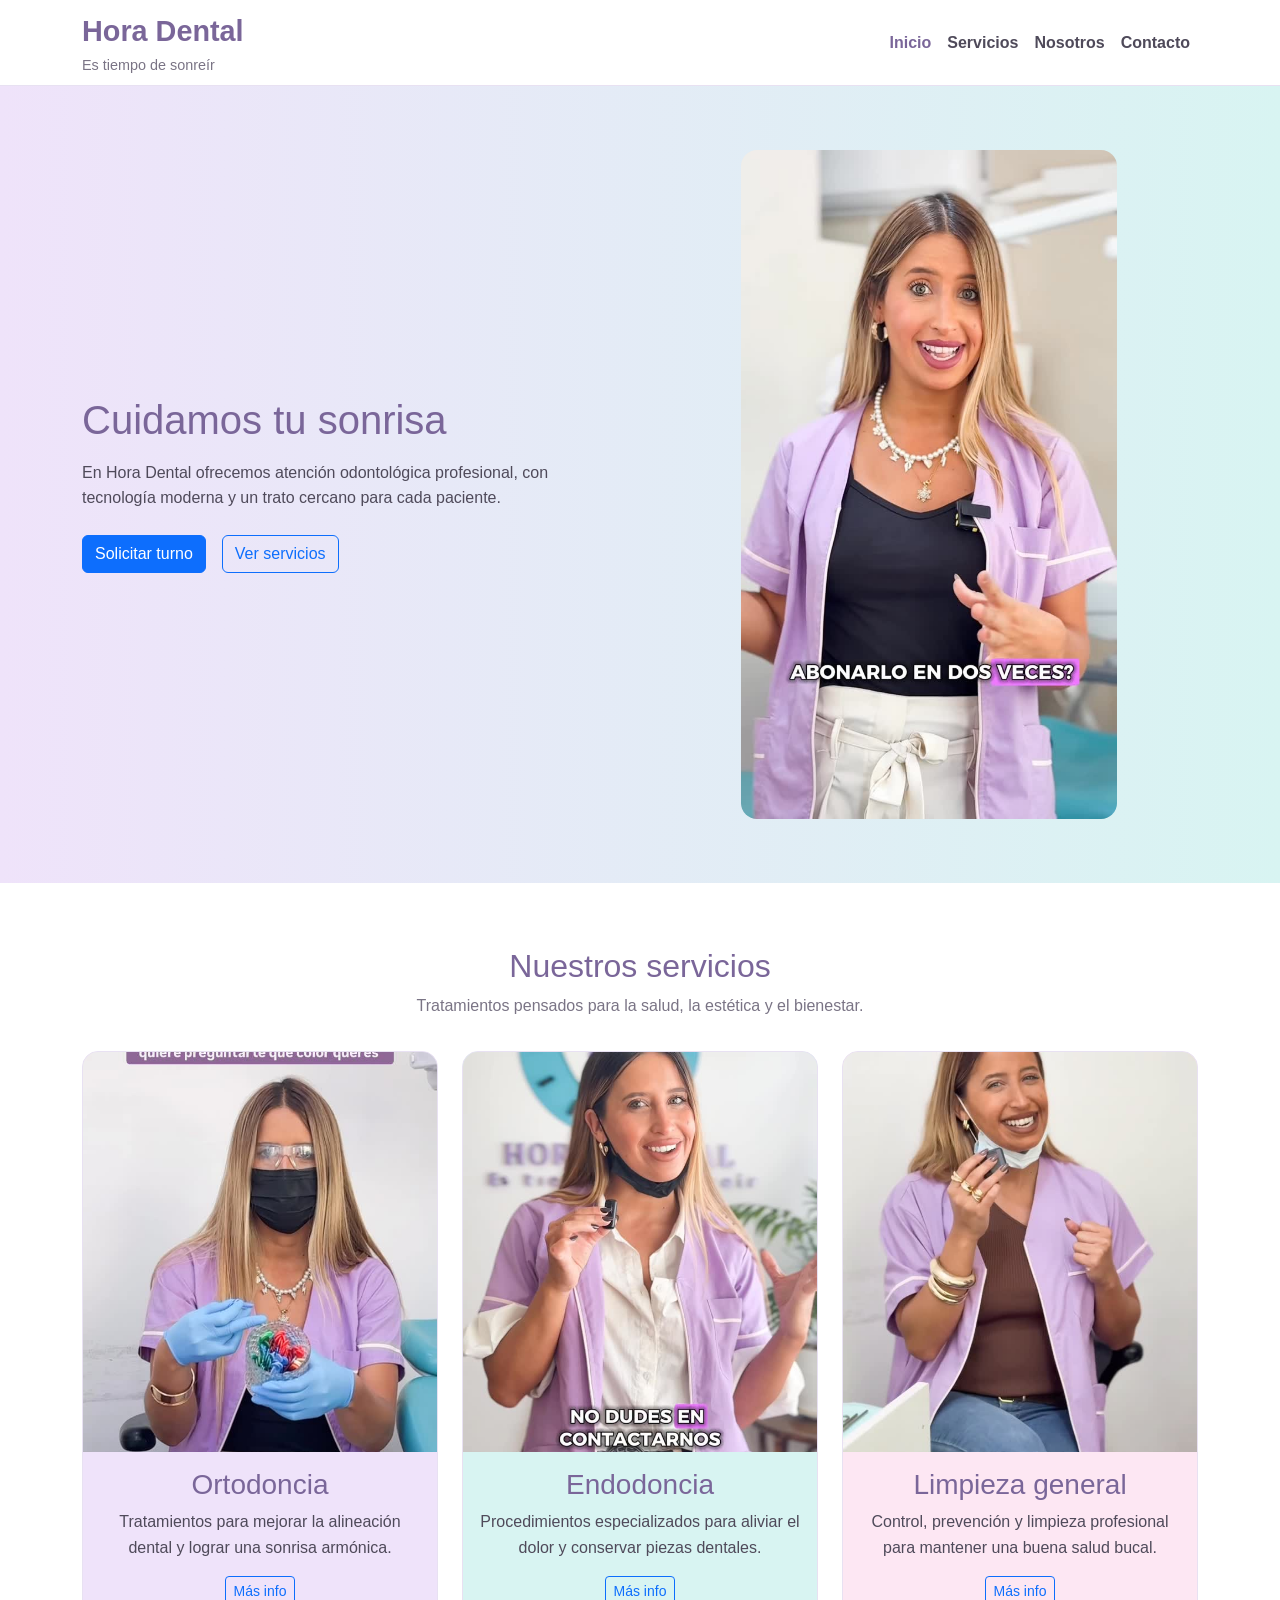
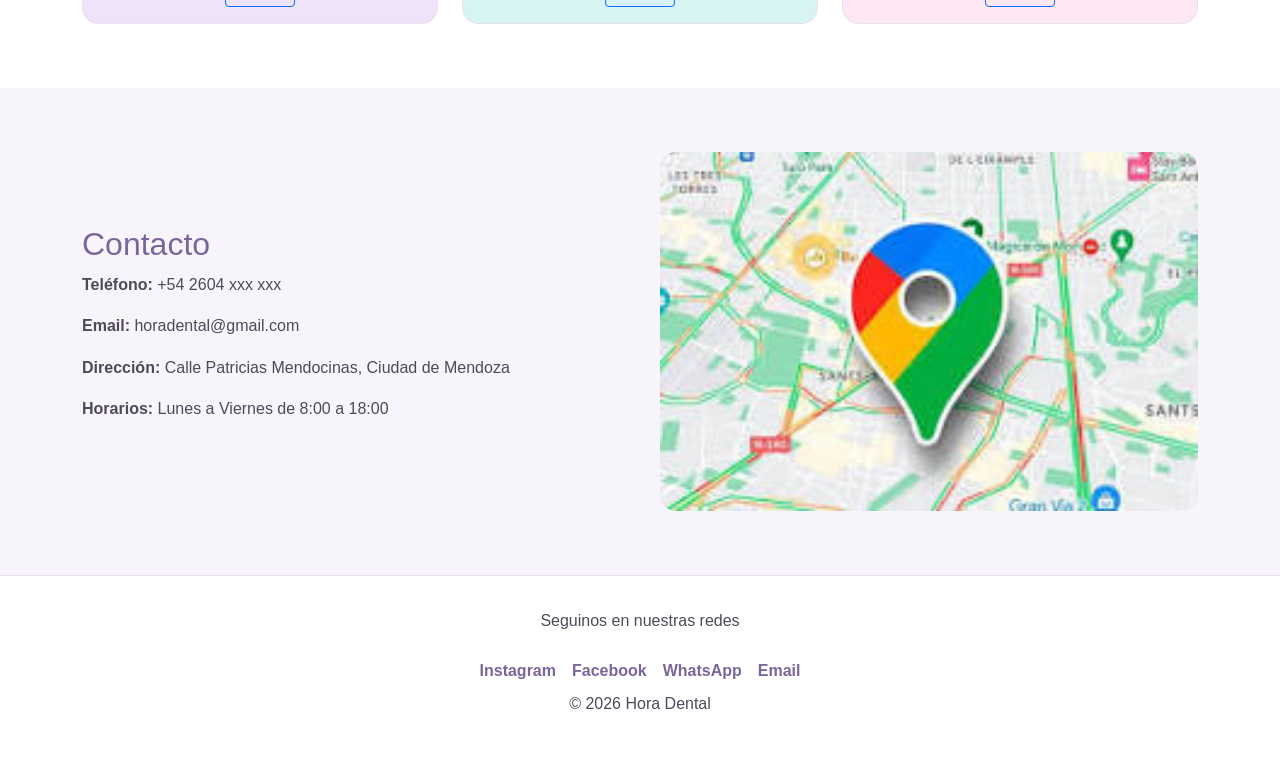
==== index.html @ 37379dba "preentrega 2 terminada" ====
<!DOCTYPE html>
<html lang="es">
<head>
    <meta charset="UTF-8">
    <meta name="viewport" content="width=device-width, initial-scale=1.0">
    <title>Hora Dental</title>

    <link rel="icon" href="./img/logo.horadental.jpg">

    <link
        href="https://cdn.jsdelivr.net/npm/bootstrap@5.3.8/dist/css/bootstrap.min.css"
        rel="stylesheet"
    > <!-- La consigna pide utilizar Bootstrap -->

    <link rel="stylesheet" href="./css/style.css">
</head>
<body>
    <header class="encabezado">
        <nav class="navbar navbar-expand-lg"> <!-- Barra de navegación responsive de Bootstrap -->
            <div class="container">
                <a class="marca" href="index.html">
                    <span class="titulo-marca">Hora Dental</span>
                    <span class="subtitulo-marca">Es tiempo de sonreír</span>
                </a>

                <button
                    class="navbar-toggler"
                    type="button"
                    data-bs-toggle="collapse"
                    data-bs-target="#menuPrincipal"
                    aria-controls="menuPrincipal"
                    aria-expanded="false"
                    aria-label="Abrir menú"
                >
                    <span class="navbar-toggler-icon"></span>
                </button> <!-- Utilizando el icono de toggler de Bootstrap hago que el menú se despliegue en dispositivos móviles -->

                <div class="collapse navbar-collapse" id="menuPrincipal"> <!-- Contenido del menú -->
                    <ul class="navbar-nav ms-auto">
                        <li class="nav-item">
                            <a class="nav-link active" href="index.html">Inicio</a>
                        </li>

                        <li class="nav-item">
                            <a class="nav-link" href="./pages/productos.html">Servicios</a>
                        </li>

                        <li class="nav-item">
                            <a class="nav-link" href="./pages/nosotros.html">Nosotros</a>
                        </li>

                        <li class="nav-item">
                            <a class="nav-link" href="./pages/contacto.html">Contacto</a>
                        </li>
                    </ul>
                </div>
            </div>
        </nav>
    </header>

    <main>
        <section class="presentacion">
            <div class="container">
                <div class="contenido-presentacion">
                    <div class="texto-presentacion">
                        <h1>Cuidamos tu sonrisa</h1>

                        <p>
                            En Hora Dental ofrecemos atención odontológica profesional,
                            con tecnología moderna y un trato cercano para cada paciente.
                        </p>

                        <div class="botones-presentacion">
                            <a href="./pages/contacto.html" class="btn btn-primary">
                                Solicitar turno
                            </a>

                            <a href="./pages/productos.html" class="btn btn-outline-primary">
                                Ver servicios
                            </a>
                        </div>
                    </div>

                    <div class="imagen-presentacion">
                        <img src="./img/inicio.jpg" alt="Consultorio Hora Dental">
                    </div>
                </div>
            </div>
        </section>

        <section class="servicios">
            <div class="container">
                <div class="titulo-seccion">
                    <h2>Nuestros servicios</h2>

                    <p>
                        Tratamientos pensados para la salud, la estética y el bienestar.
                    </p>
                </div>

                <div class="grilla-servicios"> <!-- Utilizo una grilla CSS para mostrar los servicios en tarjetas -->
                    <article class="tarjeta-servicio">
                        <img
                            src="./img/servicio.1.jpg"
                            alt="Ortodoncia"
                            class="img-servicio"
                        >

                        <div class="contenido-tarjeta">
                            <h3>Ortodoncia</h3>

                            <p>
                                Tratamientos para mejorar la alineación dental
                                y lograr una sonrisa armónica.
                            </p>

                            <a
                                href="./pages/productos.html"
                                class="btn btn-outline-primary btn-sm"
                            > 
                                Más info
                            </a>
                        </div>
                    </article>

                    <article class="tarjeta-servicio">
                        <img
                            src="./img/servicio.2.jpg"
                            alt="Endodoncia"
                            class="img-servicio"
                        >

                        <div class="contenido-tarjeta">
                            <h3>Endodoncia</h3>

                            <p>
                                Procedimientos especializados para aliviar
                                el dolor y conservar piezas dentales.
                            </p>

                            <a
                                href="./pages/productos.html"
                                class="btn btn-outline-primary btn-sm"
                            > 
                                Más info
                            </a>
                        </div>
                    </article>

                    <article class="tarjeta-servicio">
                        <img
                            src="./img/odonto.hablando.jpg"
                            alt="Limpieza dental"
                            class="img-servicio"
                        >

                        <div class="contenido-tarjeta">
                            <h3>Limpieza general</h3>

                            <p>
                                Control, prevención y limpieza profesional
                                para mantener una buena salud bucal.
                            </p>

                            <a
                                href="./pages/productos.html"
                                class="btn btn-outline-primary btn-sm"
                            > <!-- Botón que use para "más información" de la ortodoncia - endodoncia - limp. gral -->
                                Más info
                            </a>
                        </div>
                    </article>
                </div>
            </div>
        </section>

        <section class="contacto-inicio">
            <div class="container">
                <div class="contenido-contacto">
                    <div class="texto-contacto">
                        <h2>Contacto</h2>

                        <p><strong>Teléfono:</strong> +54 2604 xxx xxx</p>
                        <p><strong>Email:</strong> horadental@gmail.com</p>
                        <p><strong>Dirección:</strong> Calle Patricias Mendocinas, Ciudad de Mendoza</p>
                        <p><strong>Horarios:</strong> Lunes a Viernes de 8:00 a 18:00</p>
                    </div>

                    <div class="imagen-contacto">
                        <img
                            src="./img/maps.jpg"
                            alt="Ubicación del consultorio"
                        >
                    </div>
                </div>
            </div>
        </section>
    </main>

    <footer class="pie">
        <div class="container">
            <div class="contenido-pie">
                <p>Seguinos en nuestras redes</p>

                <div class="enlaces-pie">
                    <a href="https://www.instagram.com/" target="_blank">Instagram</a>
                    <a href="https://www.facebook.com/" target="_blank">Facebook</a>
                    <a href="https://wa.me/549299887744" target="_blank">WhatsApp</a>
                    <a href="mailto:horadental@gmail.com">Email</a>
                </div>

                <p>© 2026 Hora Dental</p>
            </div>
        </div>
    </footer>

    <script src="https://cdn.jsdelivr.net/npm/bootstrap@5.3.8/dist/js/bootstrap.bundle.min.js"></script> <!-- Incluyo el bundle de Bootstrap para que funcione el menú responsive -->
</body>
</html>
<!-- Dejo los comentarios en Index solamente, pero utilice las mismas herramientas en las demás páginas, quiero que se vea prolijo el codigo -->
---- css/style.css ----
* {
    margin: 0;
    padding: 0;
    box-sizing: border-box;
} 

body {
    font-family: Arial, Helvetica, sans-serif;
    background: #fcfbfe;
    color: #4f4a5a;
    line-height: 1.6;
} /* Estilos generales para toda la página */

img {
    width: 100%;
    display: block;
    border-radius: 16px;
} 

a {
    text-decoration: none;
} 

.navbar {
    background: #ffffff;
    border-bottom: 1px solid #e8e1f2;
} 

.marca {
    display: flex;
    flex-direction: column;
    text-decoration: none;
} /* Estilos para la marca en la barra de navegación, utilizando flexbox para poner el título y subtítulo uno debajo del otro */

.titulo-marca {
    font-size: 1.8rem;
    font-weight: 700;
    color: #7a6699;
} 

.subtitulo-marca {
    font-size: 0.9rem;
    color: #7a7485;
}

.navbar-nav .nav-link {
    color: #4f4a5a;
    font-weight: 600;
} /* Estilos para los enlaces de navegación*/

.navbar-nav .nav-link:hover,
.navbar-nav .nav-link.active {
    color: #7a6699;
} /* Estilos para los enlaces de navegación al pasar el mouse por encima o cuando están activos */

.presentacion {
    padding: 4rem 0;
    background: linear-gradient(to right, #efe3fa, #d8f4f2);
}

.contenido-presentacion,
.contenido-contacto {
    display: flex;
    align-items: center;
    gap: 2.5rem;
} /* Utilizo flexbox para alinear el texto y la imagen en la sección de presentación y contacto */

.texto-presentacion,
.imagen-presentacion,
.texto-contacto,
.imagen-contacto {
    width: 50%;
}  /* defino el espacio que ocupa cada parte en la sección de presentación y contacto */

.texto-presentacion h1,
.titulo-seccion h2,
.texto-contacto h2,
.contenido-tarjeta h3 {
    color: #7a6699;
}

.texto-presentacion h1 {
    margin-bottom: 1rem;
}

.texto-presentacion p {
    margin-bottom: 1.5rem;
}

.botones-presentacion {
    display: flex;
    gap: 1rem;
    flex-wrap: wrap;
}

.imagen-presentacion img {
    width: 70%;
    margin: auto;
}



.servicios {
    padding: 4rem 0;
    background: #ffffff;
}


.titulo-seccion {
    text-align: center;
    margin-bottom: 2rem;
}

.titulo-seccion p {
    color: #7a7485;
}

.grilla-servicios {
    display: grid;
    grid-template-columns: repeat(3, 1fr);
    gap: 1.5rem;
} /* Utilizo una grilla CSS para mostrar los servicios en tarjetas, con 3 columnas y un espacio entre ellas */

.tarjeta-servicio {
    border: 1px solid #e8e1f2;
    border-radius: 16px;
    overflow: hidden;
}

.tarjeta-servicio:nth-child(1) {
    background: #efe3fa;
} /* Utilizo el selector nth-child para darle un fondo diferente a cada tarjeta de servicio, creando un efecto visual más atractivo - lo saco de copilot */

.tarjeta-servicio:nth-child(2) {
    background: #d8f4f2;
}

.tarjeta-servicio:nth-child(3) {
    background: #fde7f3;
}

.img-servicio {
    height: 400px;
    object-fit: cover;
    border-radius: 0;
}

.contenido-tarjeta {
    padding: 1rem;
    text-align: center;
}

.contenido-tarjeta p {
    margin-bottom: 1rem;
}

.contacto-inicio {
    padding: 4rem 0;
    background: #f7f4fb;
}

.pie {
    background: #ffffff;
    border-top: 1px solid #e8e1f2;
    padding: 2rem 0;
}

.contenido-pie {
    display: flex;
    flex-direction: column;
    align-items: center;
    gap: 0.5rem;
    text-align: center;
}

.enlaces-pie {
    display: flex;
    gap: 1rem;
    flex-wrap: wrap;
}

.enlaces-pie a {
    color: #7a6699;
    font-weight: 600;
}

.formulario-contacto {
    max-width: 700px;
    margin: 0 auto;
}

@media (max-width: 768px) {
    .contenido-presentacion,
    .contenido-contacto {
        flex-direction: column;
    }

    .texto-presentacion,
    .imagen-presentacion,
    .texto-contacto,
    .imagen-contacto {
        width: 100%;
    }

    .imagen-presentacion img {
        width: 100%;
    }

    .grilla-servicios {
        grid-template-columns: 1fr;
    }

}
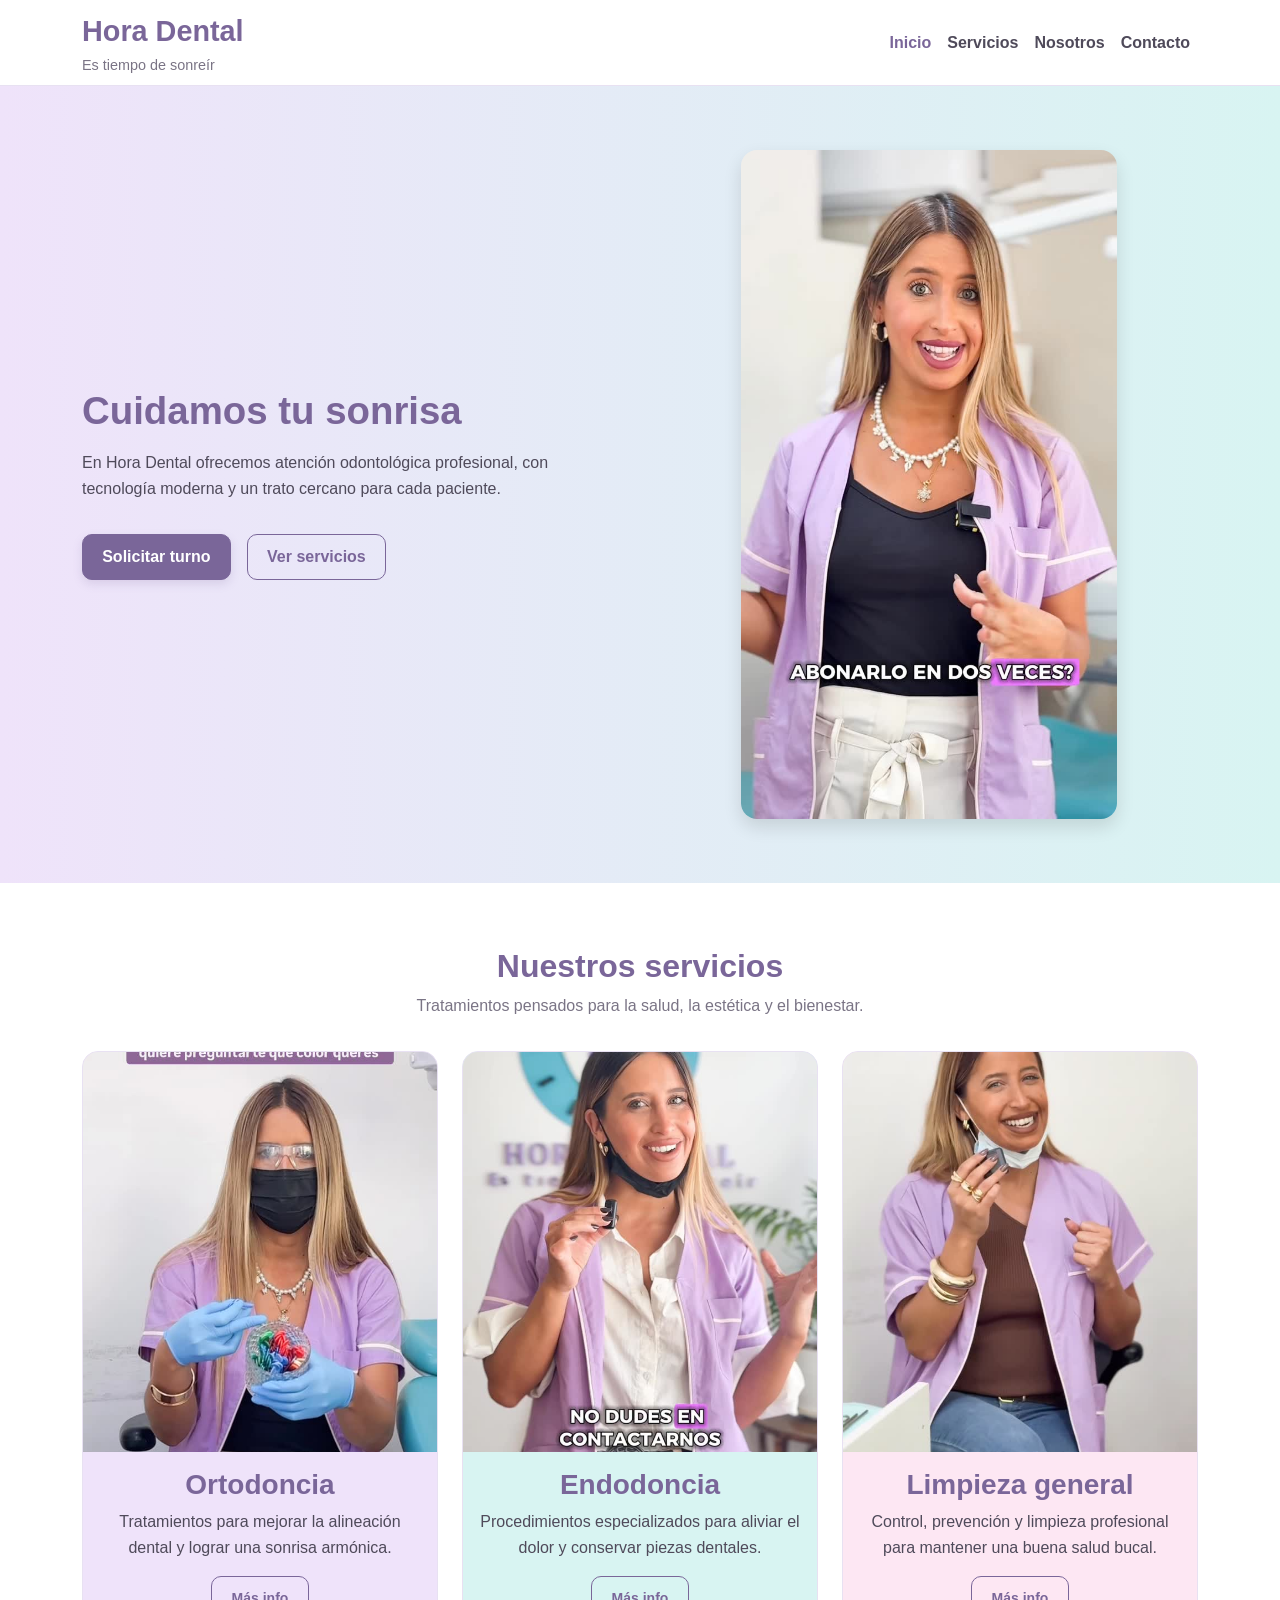
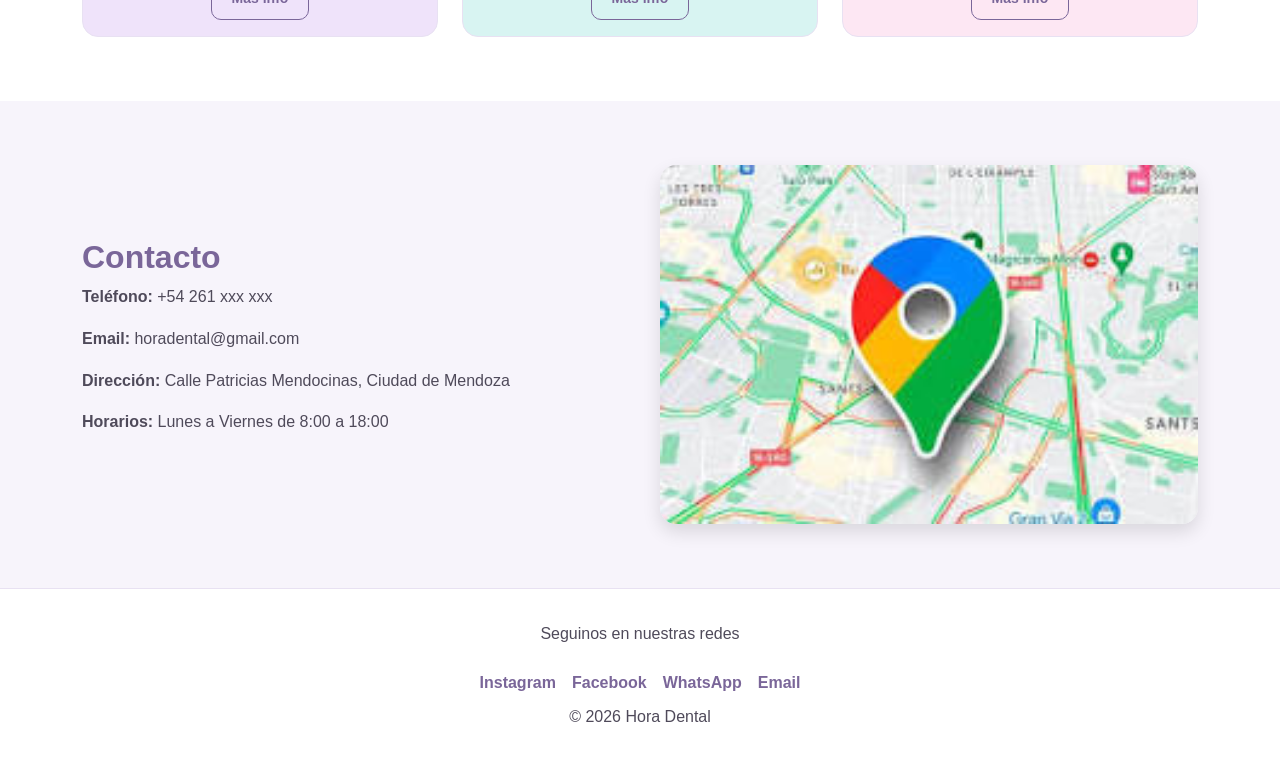
==== commit f3350d5b: "Entrega scss" ====
--- a/index.html
+++ b/index.html
@@ -180,7 +180,7 @@
                     <div class="texto-contacto">
                         <h2>Contacto</h2>
 
-                        <p><strong>Teléfono:</strong> +54 2604 xxx xxx</p>
+                        <p><strong>Teléfono:</strong> +54 261 xxx xxx</p>
                         <p><strong>Email:</strong> horadental@gmail.com</p>
                         <p><strong>Dirección:</strong> Calle Patricias Mendocinas, Ciudad de Mendoza</p>
                         <p><strong>Horarios:</strong> Lunes a Viernes de 8:00 a 18:00</p>
--- a/css/style.css
+++ b/css/style.css
@@ -1,213 +1,363 @@
+@charset "UTF-8";
+/* FLEX */
+/* GRID */
+/*PLACEHOLDERS / EXTENDS*/
+img {
+  width: 100%;
+  display: block;
+  border-radius: 16px;
+}
+
+.presentacion, .servicios, .contacto-inicio {
+  padding: 4rem 0;
+}
+
+.formulario-contacto .btn, .btn {
+  border-radius: 10px;
+  font-weight: 600;
+  transition: transform 0.3s ease, box-shadow 0.3s ease, background-color 0.3s ease, border-color 0.3s ease, color 0.3s ease;
+}
+
+/*BOTONES*/
+.btn {
+  padding: 0.65rem 1.2rem;
+}
+.btn:hover {
+  transform: translateY(-2px);
+}
+
+.btn-primary {
+  background-color: #7a6699;
+  border-color: #7a6699;
+  color: #ffffff;
+  box-shadow: 0 4px 10px rgba(122, 102, 153, 0.18);
+}
+.btn-primary:hover, .btn-primary:focus, .btn-primary:active {
+  background-color: rgb(97.6, 81.6, 122.4);
+  border-color: rgb(97.6, 81.6, 122.4);
+  color: #ffffff;
+  box-shadow: 0 6px 14px rgba(122, 102, 153, 0.22);
+}
+
+.btn-outline-primary {
+  background-color: transparent;
+  color: #7a6699;
+  border-color: #7a6699;
+}
+.btn-outline-primary:hover, .btn-outline-primary:focus, .btn-outline-primary:active {
+  background-color: #7a6699;
+  border-color: #7a6699;
+  color: #ffffff;
+  box-shadow: 0 6px 14px rgba(122, 102, 153, 0.18);
+}
+
+.navbar {
+  background: #ffffff;
+  border-bottom: 1px solid #e8e1f2;
+}
+
+.marca {
+  display: flex;
+  flex-direction: column;
+  text-decoration: none;
+}
+
+.titulo-marca {
+  font-size: 1.8rem;
+  font-weight: 700;
+  color: #7a6699;
+}
+
+.subtitulo-marca {
+  font-size: 0.9rem;
+  color: #7a7485;
+}
+
+.navbar-nav .nav-link {
+  color: #4f4a5a;
+  font-weight: 600;
+}
+.navbar-nav .nav-link:hover, .navbar-nav .nav-link.active {
+  color: #7a6699;
+}
+
+.pie {
+  background: #ffffff;
+  border-top: 1px solid #e8e1f2;
+  padding: 2rem 0;
+}
+
+.contenido-pie {
+  display: flex;
+  justify-content: flex-start;
+  align-items: center;
+  flex-direction: column;
+  gap: 0.5rem;
+  text-align: center;
+}
+
+.enlaces-pie {
+  display: flex;
+  gap: 1rem;
+  flex-wrap: wrap;
+}
+.enlaces-pie a {
+  color: #7a6699;
+  font-weight: 600;
+}
+
+/*RESET*/
 * {
-    margin: 0;
-    padding: 0;
-    box-sizing: border-box;
-} 
-
+  margin: 0;
+  padding: 0;
+  box-sizing: border-box;
+}
+
+/*BASE*/
 body {
-    font-family: Arial, Helvetica, sans-serif;
-    background: #fcfbfe;
-    color: #4f4a5a;
-    line-height: 1.6;
-} /* Estilos generales para toda la página */
-
-img {
-    width: 100%;
-    display: block;
-    border-radius: 16px;
-} 
+  font-family: Arial, Helvetica, sans-serif;
+  background: #fcfbfe;
+  color: #4f4a5a;
+  line-height: 1.6;
+}
 
 a {
-    text-decoration: none;
-} 
-
-.navbar {
-    background: #ffffff;
-    border-bottom: 1px solid #e8e1f2;
-} 
-
-.marca {
-    display: flex;
-    flex-direction: column;
-    text-decoration: none;
-} /* Estilos para la marca en la barra de navegación, utilizando flexbox para poner el título y subtítulo uno debajo del otro */
-
-.titulo-marca {
-    font-size: 1.8rem;
-    font-weight: 700;
-    color: #7a6699;
-} 
-
-.subtitulo-marca {
-    font-size: 0.9rem;
-    color: #7a7485;
-}
-
-.navbar-nav .nav-link {
-    color: #4f4a5a;
-    font-weight: 600;
-} /* Estilos para los enlaces de navegación*/
-
-.navbar-nav .nav-link:hover,
-.navbar-nav .nav-link.active {
-    color: #7a6699;
-} /* Estilos para los enlaces de navegación al pasar el mouse por encima o cuando están activos */
-
+  text-decoration: none;
+}
+
+/*HERO / PRESENTACIÓN*/
 .presentacion {
-    padding: 4rem 0;
-    background: linear-gradient(to right, #efe3fa, #d8f4f2);
+  background: linear-gradient(to right, #efe3fa, #d8f4f2);
 }
 
 .contenido-presentacion,
 .contenido-contacto {
-    display: flex;
-    align-items: center;
-    gap: 2.5rem;
-} /* Utilizo flexbox para alinear el texto y la imagen en la sección de presentación y contacto */
+  display: flex;
+  justify-content: flex-start;
+  align-items: center;
+  gap: 2.5rem;
+}
 
 .texto-presentacion,
 .imagen-presentacion,
 .texto-contacto,
 .imagen-contacto {
-    width: 50%;
-}  /* defino el espacio que ocupa cada parte en la sección de presentación y contacto */
-
+  width: 50%;
+}
+
+/* TITULOS */
 .texto-presentacion h1,
 .titulo-seccion h2,
 .texto-contacto h2,
 .contenido-tarjeta h3 {
-    color: #7a6699;
+  color: #7a6699;
+  font-weight: 700;
 }
 
 .texto-presentacion h1 {
-    margin-bottom: 1rem;
-}
-
+  margin-bottom: 1rem;
+  font-size: 2.4rem;
+  line-height: 1.2;
+}
 .texto-presentacion p {
-    margin-bottom: 1.5rem;
-}
-
+  margin-bottom: 2rem;
+}
+
+.titulo-seccion h2,
+.texto-contacto h2 {
+  font-size: 2rem;
+}
+
+/* BOTONES HERO */
 .botones-presentacion {
-    display: flex;
-    gap: 1rem;
-    flex-wrap: wrap;
-}
-
+  display: flex;
+  gap: 1rem;
+  flex-wrap: wrap;
+}
+
+/* IMAGEN HERO */
 .imagen-presentacion img {
-    width: 70%;
-    margin: auto;
-}
-
-
-
+  width: 70%;
+  margin: auto;
+}
+
+/* SERVICIOS */
 .servicios {
-    padding: 4rem 0;
-    background: #ffffff;
-}
-
+  background: #ffffff;
+}
 
 .titulo-seccion {
+  text-align: center;
+  margin-bottom: 2rem;
+}
+.titulo-seccion p {
+  color: #7a7485;
+}
+
+.grilla-servicios {
+  display: grid;
+  grid-template-columns: repeat(3, 1fr);
+  gap: 1.5rem;
+}
+
+/* TARJETAS */
+.tarjeta-servicio {
+  border: 1px solid #e8e1f2;
+  border-radius: 16px;
+  overflow: hidden;
+  display: flex;
+  flex-direction: column;
+  height: 100%;
+  transition: transform 0.3s ease, box-shadow 0.3s ease;
+}
+.tarjeta-servicio:nth-child(1) {
+  background: #efe3fa;
+}
+.tarjeta-servicio:nth-child(2) {
+  background: #d8f4f2;
+}
+.tarjeta-servicio:nth-child(3) {
+  background: #fde7f3;
+}
+.tarjeta-servicio:hover {
+  transform: translateY(-6px);
+  box-shadow: 0 8px 18px rgba(0, 0, 0, 0.12);
+}
+
+.img-servicio {
+  height: 400px;
+  object-fit: cover;
+  border-radius: 0;
+}
+
+.contenido-tarjeta {
+  padding: 1rem;
+  text-align: center;
+  flex-grow: 1;
+}
+.contenido-tarjeta p {
+  margin-bottom: 1rem;
+}
+
+/* CONTACTO */
+.contacto-inicio {
+  background: #f7f4fb;
+}
+
+.formulario-contacto {
+  max-width: 700px;
+  margin: 0 auto;
+}
+
+/* RESPONSIVE */
+/* Tablet */
+@media (max-width: 992px) {
+  .grilla-servicios {
+    grid-template-columns: repeat(2, 1fr);
+  }
+  .contenido-presentacion,
+  .contenido-contacto {
+    gap: 1.5rem;
+  }
+  .imagen-presentacion img {
+    width: 85%;
+  }
+}
+/* Mobile */
+@media (max-width: 768px) {
+  .contenido-presentacion,
+  .contenido-contacto {
+    flex-direction: column;
+  }
+  .texto-presentacion,
+  .imagen-presentacion,
+  .texto-contacto,
+  .imagen-contacto {
+    width: 100%;
+  }
+  .imagen-presentacion img {
+    width: 100%;
+  }
+  .grilla-servicios {
+    grid-template-columns: 1fr;
+  }
+  .texto-presentacion h1 {
+    font-size: 2rem;
+  }
+  .titulo-seccion h2,
+  .texto-contacto h2 {
+    font-size: 1.6rem;
+  }
+}
+.grilla-servicios .tarjeta-servicio {
+  transition: transform 0.3s ease, box-shadow 0.3s ease;
+}
+.grilla-servicios .tarjeta-servicio:hover {
+  transform: translateY(-6px);
+  box-shadow: 0 8px 18px rgba(0, 0, 0, 0.12);
+}
+
+@media (min-width: 769px) {
+  .grilla-servicios {
+    grid-template-columns: repeat(3, 1fr);
+  }
+}
+.texto-presentacion p,
+.texto-contacto p {
+  max-width: 60ch;
+}
+
+.imagen-presentacion img,
+.imagen-contacto img {
+  box-shadow: 0 8px 18px rgba(0, 0, 0, 0.12);
+  transition: transform 0.3s ease;
+}
+.imagen-presentacion img:hover,
+.imagen-contacto img:hover {
+  transform: scale(1.02);
+}
+
+@media (max-width: 768px) {
+  .texto-presentacion,
+  .texto-contacto {
     text-align: center;
-    margin-bottom: 2rem;
-}
-
-.titulo-seccion p {
-    color: #7a7485;
-}
-
-.grilla-servicios {
-    display: grid;
-    grid-template-columns: repeat(3, 1fr);
-    gap: 1.5rem;
-} /* Utilizo una grilla CSS para mostrar los servicios en tarjetas, con 3 columnas y un espacio entre ellas */
-
-.tarjeta-servicio {
-    border: 1px solid #e8e1f2;
-    border-radius: 16px;
-    overflow: hidden;
-}
-
-.tarjeta-servicio:nth-child(1) {
-    background: #efe3fa;
-} /* Utilizo el selector nth-child para darle un fondo diferente a cada tarjeta de servicio, creando un efecto visual más atractivo - lo saco de copilot */
-
-.tarjeta-servicio:nth-child(2) {
-    background: #d8f4f2;
-}
-
-.tarjeta-servicio:nth-child(3) {
-    background: #fde7f3;
-}
-
-.img-servicio {
-    height: 400px;
-    object-fit: cover;
-    border-radius: 0;
-}
-
-.contenido-tarjeta {
-    padding: 1rem;
-    text-align: center;
-}
-
-.contenido-tarjeta p {
-    margin-bottom: 1rem;
-}
-
-.contacto-inicio {
-    padding: 4rem 0;
-    background: #f7f4fb;
-}
-
-.pie {
-    background: #ffffff;
-    border-top: 1px solid #e8e1f2;
-    padding: 2rem 0;
-}
-
-.contenido-pie {
-    display: flex;
-    flex-direction: column;
-    align-items: center;
-    gap: 0.5rem;
-    text-align: center;
-}
-
-.enlaces-pie {
-    display: flex;
-    gap: 1rem;
-    flex-wrap: wrap;
-}
-
-.enlaces-pie a {
-    color: #7a6699;
-    font-weight: 600;
-}
-
-.formulario-contacto {
-    max-width: 700px;
-    margin: 0 auto;
+  }
+  .texto-presentacion p,
+  .texto-contacto p {
+    max-width: 100%;
+  }
+}
+.formulario-contacto form {
+  background: #ffffff;
+  border: 1px solid #e8e1f2;
+  border-radius: 16px;
+  padding: 2rem;
+  box-shadow: 0 8px 18px rgba(0, 0, 0, 0.08);
+}
+.formulario-contacto .form-label {
+  color: #7a6699;
+  font-weight: 600;
+}
+.formulario-contacto .form-control {
+  border: 1px solid #e8e1f2;
+  border-radius: 10px;
+}
+.formulario-contacto .form-control:focus {
+  border-color: #7a6699;
+  box-shadow: 0 0 0 0.2rem rgba(122, 102, 153, 0.2);
+}
+.imagen-contacto img {
+  transition: transform 0.3s ease, box-shadow 0.3s ease;
+}
+.imagen-contacto img:hover {
+  transform: scale(1.02);
+  box-shadow: 0 8px 18px rgba(0, 0, 0, 0.12);
 }
 
 @media (max-width: 768px) {
-    .contenido-presentacion,
-    .contenido-contacto {
-        flex-direction: column;
-    }
-
-    .texto-presentacion,
-    .imagen-presentacion,
-    .texto-contacto,
-    .imagen-contacto {
-        width: 100%;
-    }
-
-    .imagen-presentacion img {
-        width: 100%;
-    }
-
-    .grilla-servicios {
-        grid-template-columns: 1fr;
-    }
-
-}+  .formulario-contacto form {
+    padding: 1.2rem;
+  }
+}
+
+/*# sourceMappingURL=style.css.map */
